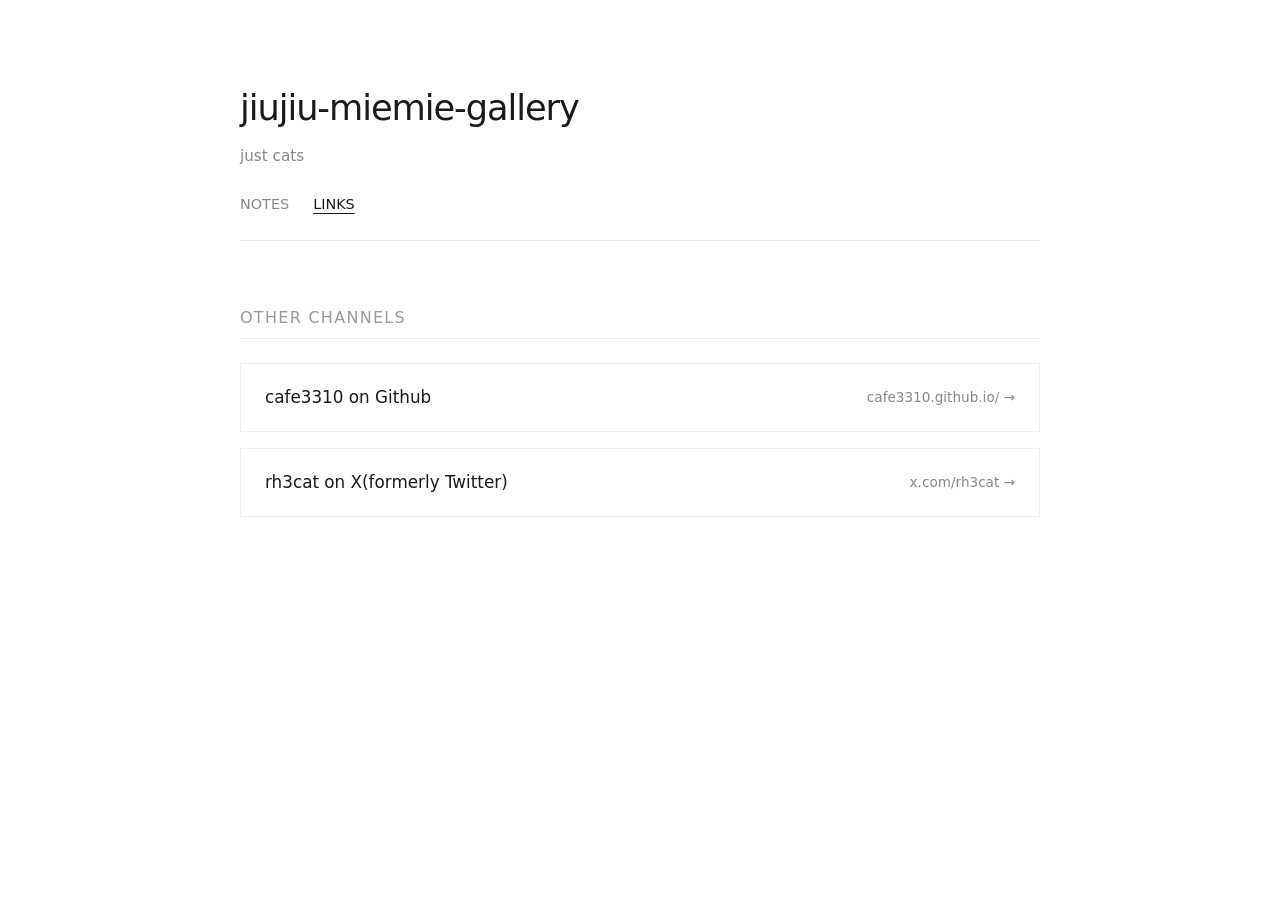
==== docs/links.html @ c2dd1900 "update" ====
<!DOCTYPE html>
<html lang="zh">
<head>
  <meta charset="UTF-8">
  <meta name="viewport" content="width=device-width, initial-scale=1.0">
  <title>Links - jiujiu-miemie-gallery</title>
  <meta name="description" content="Other channels and resources for jiujiu-miemie-gallery">
  <link rel="stylesheet" href="./styles.css">
  <script type="application/ld+json">
{
  "@context": "https://schema.org",
  "@type": "WebPage",
  "name": "Links - jiujiu-miemie-gallery",
  "description": "Other channels and resources for jiujiu-miemie-gallery",
  "url": "https://cafe3310.github.io/jiujiu-miemie-gallery/links.html"
}
</script>
</head>
<body>
  <div class="container">
    <header>
      <h1><a href="./index.html" style="text-decoration: none; color: inherit;">jiujiu-miemie-gallery</a></h1>
      <p>just cats</p>
      <nav class="site-nav">
        <a href="./index.html" class="">NOTES</a>
        <a href="./links.html" class="active">LINKS</a>
      </nav>
    </header>

    <main>
      <div class="links-view">
  <h2 class="gallery-section-title">Other Channels</h2>
  <div class="links-list">
    
        <a href="https://cafe3310.github.io/" target="_blank" rel="noopener noreferrer" class="link-card">
          <span class="link-card-title">cafe3310 on Github</span>
          <span class="link-card-url">cafe3310.github.io/ &rarr;</span>
        </a>
        

        <a href="https://x.com/rh3cat" target="_blank" rel="noopener noreferrer" class="link-card">
          <span class="link-card-title">rh3cat on X(formerly Twitter)</span>
          <span class="link-card-url">x.com/rh3cat &rarr;</span>
        </a>
        
  </div>
</div>

    </main>
  </div>
</body>
</html>
---- docs/styles.css ----
:root {
  font-family: Inter, system-ui, Avenir, Helvetica, Arial, sans-serif;
  line-height: 1.6;
  font-weight: 400;
  color: #1a1a1a;
  background-color: #ffffff;
  text-rendering: optimizeLegibility;
  -webkit-font-smoothing: antialiased;
}

body {
  margin: 0;
  padding: 0;
  min-height: 100vh;
}

/* Minimalism Typography & Layout */
.container {
  max-width: 800px;
  margin: 0 auto;
  padding: 5rem 2rem;
}

header {
  margin-bottom: 4rem;
  border-bottom: 1px solid #eaeaea;
  padding-bottom: 1.5rem;
}

header h1 {
  font-size: 2.2rem;
  font-weight: 300;
  margin: 0 0 0.5rem 0;
  letter-spacing: -0.03em;
}

header p {
  color: #888888;
  margin: 0;
  font-size: 0.95rem;
  font-weight: 300;
}

.site-nav {
  display: flex;
  gap: 1.5rem;
  margin-top: 1.5rem;
}

.site-nav a, .site-nav button {
  background: none;
  border: none;
  padding: 0;
  color: #888888;
  font-size: 0.9rem;
  cursor: pointer;
  text-decoration: none;
  transition: color 0.15s ease;
}

.site-nav a:hover, .site-nav a.active, .site-nav button:hover, .site-nav button.active {
  color: #1a1a1a;
  text-decoration: underline;
  text-underline-offset: 4px;
}

/* Post list (Keep Minimum) */
.post-list {
  display: flex;
  flex-direction: column;
  gap: 2.5rem;
}

.post-item {
  cursor: pointer;
  transition: opacity 0.15s ease;
  padding-bottom: 2rem;
  border-bottom: 1px solid #f5f5f5;
}

.post-item:hover {
  opacity: 0.7;
}


.post-title {
  font-size: 1.35rem;
  font-weight: 400;
  margin: 0 0 0.5rem 0;
  letter-spacing: -0.01em;
}

.post-desc {
  color: #666666;
  font-size: 0.95rem;
  margin: 0;
  max-width: 700px;
}

/* Single Post View (Large whitespace, fine typography) */
.post-view {
  animation: fadeIn 0.25s ease;
}

@keyframes fadeIn {
  from { opacity: 0; }
  to { opacity: 1; }
}

.back-btn {
  background: none;
  border: none;
  padding: 0;
  color: #888888;
  cursor: pointer;
  font-size: 0.9rem;
  margin-bottom: 2rem;
}

.back-btn:hover {
  color: #1a1a1a;
}

.post-content {
  font-size: 1.05rem;
  color: #222222;
  margin-bottom: 3.5rem;
}

.post-content h3 {
  font-size: 1.15rem;
  font-weight: 500;
  margin-top: 2rem;
  margin-bottom: 0.75rem;
}

.post-content p {
  margin-bottom: 1.25rem;
}

.post-content ul {
  padding-left: 1.25rem;
  margin-bottom: 1.25rem;
}

.post-content li {
  margin-bottom: 0.5rem;
}

/* Parameter Code Block */
pre {
  background-color: #fafafa;
  border: 1px solid #eeeeee;
  border-radius: 4px;
  padding: 1rem;
  font-family: ui-monospace, SFMono-Regular, Menlo, Monaco, Consolas, monospace;
  font-size: 0.85rem;
  line-height: 1.5;
  overflow-x: auto;
  margin-bottom: 1.5rem;
}

/* Assets Gallery Grid */
.gallery-section-title {
  font-size: 1rem;
  font-weight: 500;
  text-transform: uppercase;
  letter-spacing: 0.08em;
  color: #999999;
  margin-bottom: 1.5rem;
  border-bottom: 1px solid #eaeaea;
  padding-bottom: 0.5rem;
}

.gallery-section {
  margin-bottom: 3.5rem;
}

.gallery-grid {
  display: grid;
  grid-template-columns: repeat(auto-fill, minmax(160px, 1fr));
  gap: 1.5rem;
}

.gallery-container {
  display: flex;
  flex-direction: column;
  gap: 0.5rem;
}

.gallery-item {
  background-color: #fafafa;
  border: 1px solid #eeeeee;
  aspect-ratio: 1 / 1;
  overflow: hidden;
  position: relative;
  transition: border-color 0.15s ease;
  cursor: pointer;
}

.gallery-item:hover {
  border-color: #666666;
}

.gallery-item.video-item {
  aspect-ratio: 16 / 9;
}

.gallery-item img, .gallery-item video {
  width: 100%;
  height: 100%;
  object-fit: cover;
}

.asset-caption {
  font-size: 0.8rem;
  color: #888888;
  text-align: center;
}

/* Flat Links List */
.links-list {
  display: flex;
  flex-direction: column;
  gap: 1rem;
}

.link-card {
  display: flex;
  justify-content: space-between;
  align-items: center;
  padding: 1.25rem 1.5rem;
  border: 1px solid #eeeeee;
  transition: border-color 0.15s ease;
  text-decoration: none;
  color: inherit;
}

.link-card:hover {
  border-color: #1a1a1a;
}

.link-card-title {
  font-size: 1.05rem;
  font-weight: 400;
}

.link-card-url {
  font-size: 0.85rem;
  color: #888888;
}

/* Modal details */
.modal-overlay {
  position: fixed;
  top: 0;
  left: 0;
  right: 0;
  bottom: 0;
  background-color: rgba(255, 255, 255, 0.96);
  display: flex;
  justify-content: center;
  align-items: center;
  z-index: 1000;
  padding: 2rem;
}

.modal-content {
  background-color: #ffffff;
  border: 1px solid #eaeaea;
  padding: 2.5rem;
  max-width: 550px;
  width: 100%;
  box-shadow: 0 4px 30px rgba(0, 0, 0, 0.01);
  animation: fadeIn 0.18s ease;
}

.modal-close {
  background: none;
  border: none;
  cursor: pointer;
  color: #999999;
  font-size: 0.85rem;
  float: right;
  margin-top: -1.25rem;
  margin-right: -1.25rem;
}

.modal-close:hover {
  color: #1a1a1a;
}

.modal-media {
  max-height: 320px;
  width: 100%;
  margin-bottom: 2rem;
  border: 1px solid #eeeeee;
  overflow: hidden;
  background-color: #fafafa;
}

.modal-media img, .modal-media video {
  width: 100%;
  height: 100%;
  object-fit: contain;
}
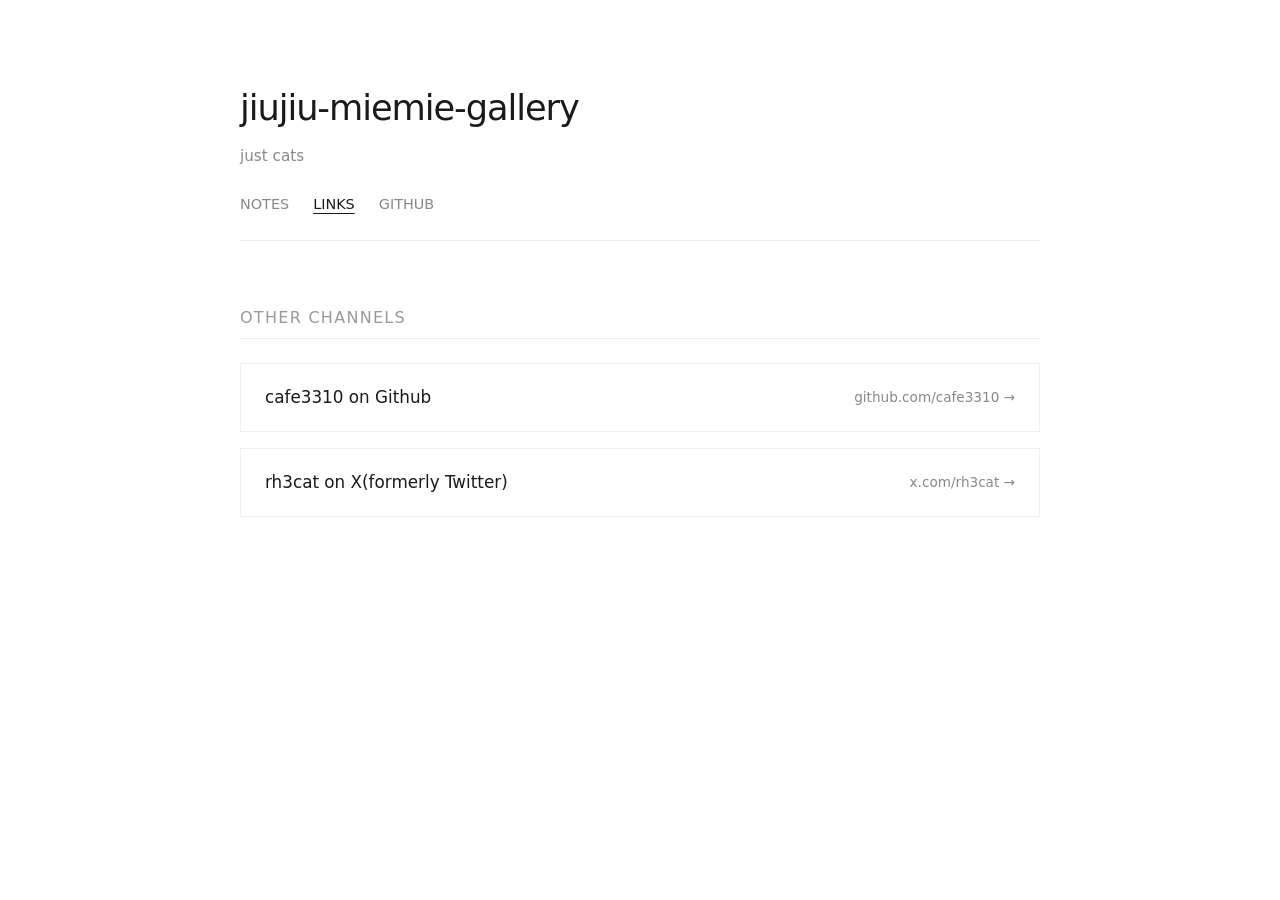
==== commit 4a49990f: "update site" ====
--- a/docs/links.html
+++ b/docs/links.html
@@ -24,6 +24,7 @@
       <nav class="site-nav">
         <a href="./index.html" class="">NOTES</a>
         <a href="./links.html" class="active">LINKS</a>
+        <a href="https://github.com/cafe3310" target="_blank" rel="noopener noreferrer">GITHUB</a>
       </nav>
     </header>
 
@@ -32,9 +33,9 @@
   <h2 class="gallery-section-title">Other Channels</h2>
   <div class="links-list">
     
-        <a href="https://cafe3310.github.io/" target="_blank" rel="noopener noreferrer" class="link-card">
+        <a href="https://github.com/cafe3310" target="_blank" rel="noopener noreferrer" class="link-card">
           <span class="link-card-title">cafe3310 on Github</span>
-          <span class="link-card-url">cafe3310.github.io/ &rarr;</span>
+          <span class="link-card-url">github.com/cafe3310 &rarr;</span>
         </a>
         
 
--- a/docs/styles.css
+++ b/docs/styles.css
@@ -29,7 +29,7 @@
 
 header h1 {
   font-size: 2.2rem;
-  font-weight: 300;
+  font-weight: 400;
   margin: 0 0 0.5rem 0;
   letter-spacing: -0.03em;
 }
@@ -38,7 +38,7 @@
   color: #888888;
   margin: 0;
   font-size: 0.95rem;
-  font-weight: 300;
+  font-weight: 400;
 }
 
 .site-nav {
@@ -304,3 +304,5 @@
   height: 100%;
   object-fit: contain;
 }
+
+
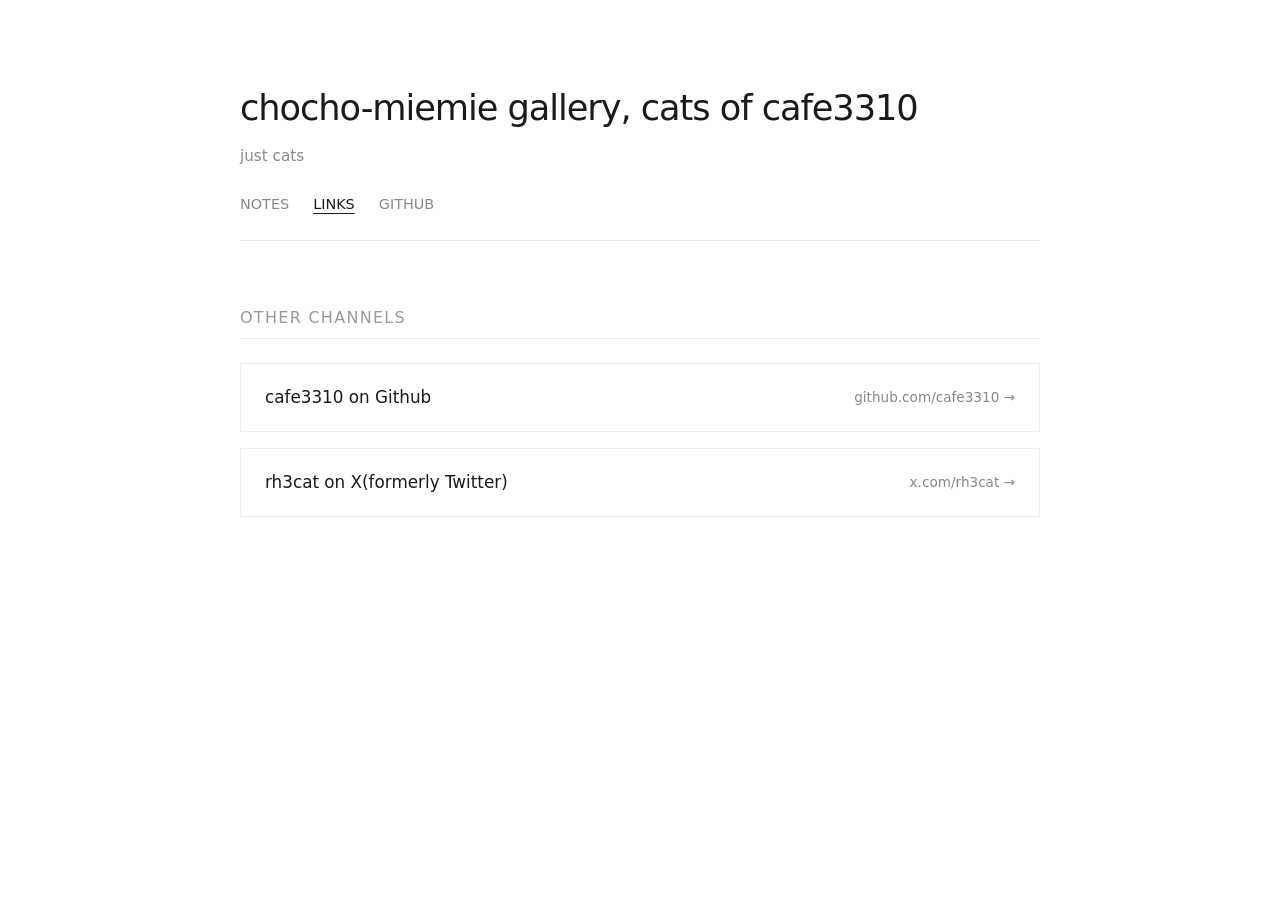
==== commit 9a3df537: "update site" ====
--- a/docs/links.html
+++ b/docs/links.html
@@ -3,23 +3,33 @@
 <head>
   <meta charset="UTF-8">
   <meta name="viewport" content="width=device-width, initial-scale=1.0">
-  <title>Links - jiujiu-miemie-gallery</title>
-  <meta name="description" content="Other channels and resources for jiujiu-miemie-gallery">
+  <title>Links - chocho-miemie gallery</title>
+  <meta name="description" content="Other channels and resources for chocho-miemie gallery, cats of cafe3310">
   <link rel="stylesheet" href="./styles.css">
+  <meta property="og:title" content="Links">
+  <meta property="og:type" content="website">
+  <meta property="og:url" content="https://cafe3310.github.io/chocho-miemie-gallery/links.html">
+  <meta property="og:image" content="https://cafe3310.github.io/chocho-miemie-gallery/gallery/2026-06-08-00-00_miemie-at-2018_miemie-7.jpg">
+  <meta property="og:description" content="Other channels and resources for chocho-miemie gallery, cats of cafe3310">
+  <meta property="og:site_name" content="chocho-miemie gallery, cats of cafe3310">
+  <meta name="twitter:card" content="summary_large_image">
+  <meta name="twitter:title" content="Links">
+  <meta name="twitter:description" content="Other channels and resources for chocho-miemie gallery, cats of cafe3310">
+  <meta name="twitter:image" content="https://cafe3310.github.io/chocho-miemie-gallery/gallery/2026-06-08-00-00_miemie-at-2018_miemie-7.jpg">
   <script type="application/ld+json">
 {
   "@context": "https://schema.org",
   "@type": "WebPage",
-  "name": "Links - jiujiu-miemie-gallery",
-  "description": "Other channels and resources for jiujiu-miemie-gallery",
-  "url": "https://cafe3310.github.io/jiujiu-miemie-gallery/links.html"
+  "name": "Links - chocho-miemie gallery",
+  "description": "Other channels and resources for chocho-miemie gallery, cats of cafe3310",
+  "url": "https://cafe3310.github.io/chocho-miemie-gallery/links.html"
 }
 </script>
 </head>
 <body>
   <div class="container">
     <header>
-      <h1><a href="./index.html" style="text-decoration: none; color: inherit;">jiujiu-miemie-gallery</a></h1>
+      <h1><a href="./index.html" style="text-decoration: none; color: inherit;">chocho-miemie gallery, cats of cafe3310</a></h1>
       <p>just cats</p>
       <nav class="site-nav">
         <a href="./index.html" class="">NOTES</a>
